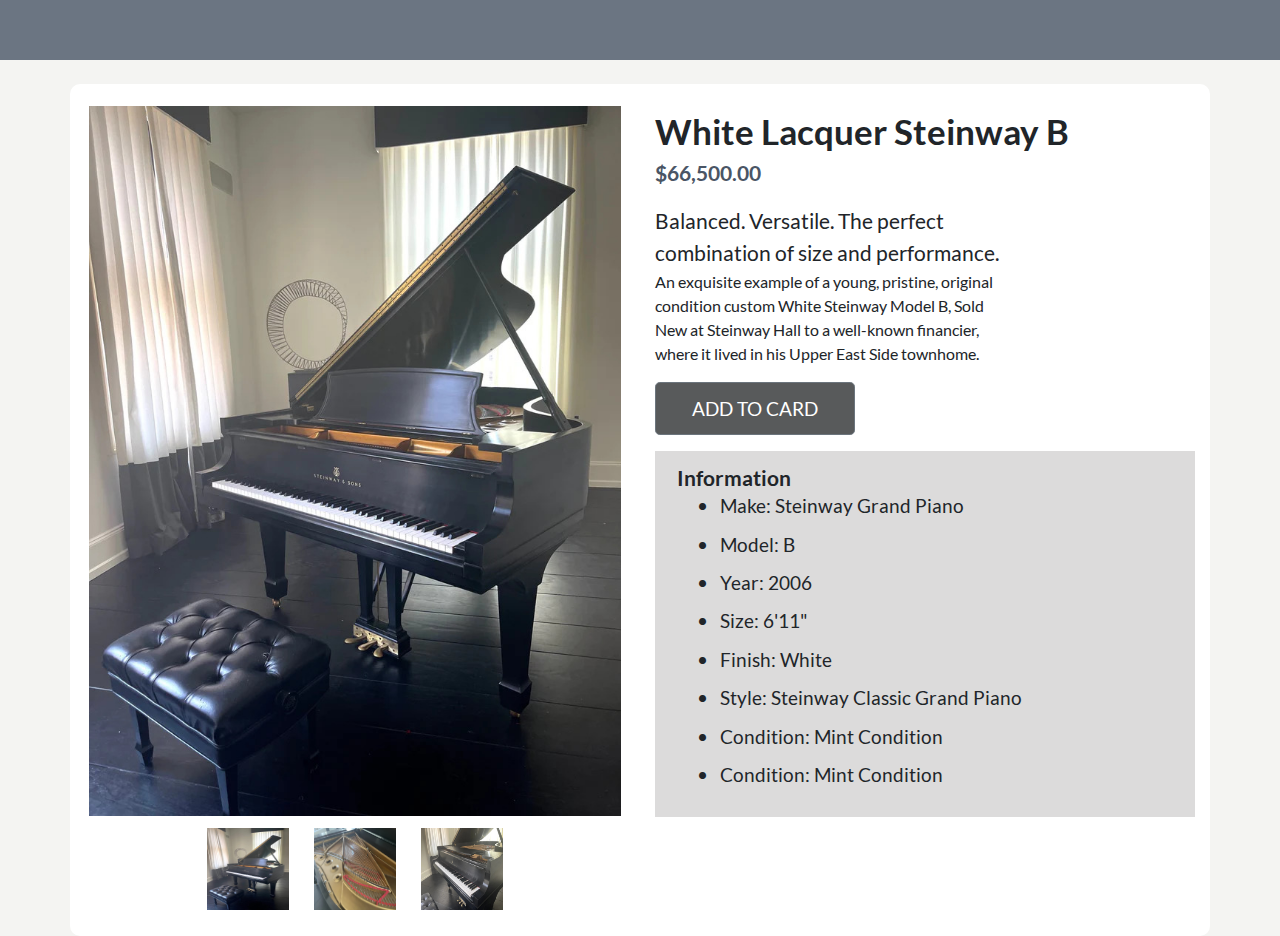
==== detail.html @ 17d3a3ed "first" ====
<!DOCTYPE html>
<html lang="en">

<head>
  <meta charset="UTF-8" />
  <meta http-equiv="X-UA-Compatible" content="IE=edge" />
  <meta name="viewport" content="width=device-width, initial-scale=1.0" />
  <title>Document</title>
  <link rel="stylesheet" href="https://cdn.jsdelivr.net/npm/bootstrap@4.3.1/dist/css/bootstrap.min.css"
    integrity="sha384-ggOyR0iXCbMQv3Xipma34MD+dH/1fQ784/j6cY/iJTQUOhcWr7x9JvoRxT2MZw1T" crossorigin="anonymous" />
    <link rel="stylesheet" href="./style.css">
    <link rel="stylesheet" href="./repsonsiveDetail.css">
</head>

<body style="background-color: #f4f4f2; height: 1000hv;">
  <header class="header"></header>
  <form class="Lato_Bold">
    <div class="container" >
      <div class="row detail_body ">
        <div class="card-detail-1  col-sm-6 col-xs-12 col-md-6 col-lg-6 style-modal-left">
          <div class="row">
            <div class="col-12">
              <img class="img-modal" src="./img/2006 Steinway Grand Piano Model B.jpg"
              alt="./img/2006 Steinway Grand Piano Model B.jpg">
            </div>
            <div class="col-12 mt-2" style="padding: 0 10px;">
              <div class=" style-modal2">
                <div class=" item-img">
                  <img src="./img/2006 Steinway Grand Piano Model B.jpg"
                  alt="./img/2006 Steinway Grand Piano Model B.jpg" >
                </div>
                <div class=" item-img">
                  <img src="./img/Piano_2006 steinway/IMG_4546_01e1b6ec-d87b-4468-8a97-25c2d9191f52.jpg"
                  alt="./img/Piano_2006 steinway/IMG_4546_01e1b6ec-d87b-4468-8a97-25c2d9191f52.jpg" >
                </div>
                <div class=" item-img">
                  <img src="./img/Piano_2006 steinway/IMG_4548_782102c1-9dd2-4c5e-a483-5bc63d8a5271.jpg"
                  alt="./img/Piano_2006 steinway/IMG_4548_782102c1-9dd2-4c5e-a483-5bc63d8a5271.jpg" >
                </div>
              </div>
            </div>
          </div>
          
            
          </div>

          <div class="card-detail-2 col-sm-6 col-xs-12 col-md-6 col-lg-6">
              <div class="style-text-right">
                <div class="text-left" style="font-size: 26pt;">White Lacquer Steinway B </div>
                <div class="price" style="font-size: 16pt; color: #4a5565 ;">$66,500.00</div>
                <div class="text_content Lato_Regular" >
                  <div class="mt-3" style="font-size: 16pt;">Balanced. Versatile. The perfect
                    combination of size and performance.</div>
                  <p>An exquisite example of a young, pristine, original
                    condition custom White Steinway Model B, Sold
                    New at Steinway Hall to a well-known financier,
                    where it lived in his Upper East Side townhome.</p>
                </div>  
                  <button type="button" class="btn btn-block btn-secondary btn-lg Lato_Regular" 
                          style="width: 150pt;
                                height: 40pt;
                                font-size: 14pt">
                    ADD TO CARD
                  </button>
                <div class="card-detail-right mt-3">
                  <div class="textdetail">
                    <div style="font-size: 16pt;">Information</div>
                    <div class="text_information Lato_Regular">
                      <p >
                        <span>•</span>
                          Make: Steinway Grand Piano
                      </p>
                      <p >
                        <span>•</span>
                          Model: B
                      </p>
                      <p >
                        <span>•</span>
                          Year: 2006
                      </p>
                      <p >
                        <span>•</span>
                          Size: 6'11"
                      </p>
                      <p >
                        <span>•</span>
                          Finish: White
                      </p>
                      <p >
                        <span>•</span>
                          Style: Steinway Classic Grand Piano
                      </p>
                      <p >
                        <span>•</span>
                          Condition: Mint Condition
                      </p>
                      <p >
                        <span>•</span>
                          Condition: Mint Condition
                      </p>
                      <!-- • Make: Steinway Grand Piano<br/>
                      • Model: B<br/>
                      • Year: 2006<br/>
                      • Size: 6'11"<br/>
                      • Finish: White<br/>
                      • Style: Steinway Classic Grand Piano<br/>
                      • Condition: Mint Condition<br/>
                     c<br/> -->
                    </div>
                  </div>
                </div>
              </div>
          </div>
        </div>  
      </div>

<!-- man hinh  mobile -->
      <div class="style-text-right-tablet Lato_Regular">
        <h4 class="text-left name">White Lacquer Steinway B </h4>
      <p class="price">$66,500.00</p>
      <h5 class="mt-3">Balanced. Versatile. The perfect
        combination of size and performance.</h5>
      <p>An exquisite example of a young, pristine, original
        condition custom White Steinway Model B, Sold
        New at Steinway Hall to a well-known financier,
        where it lived in his Upper East Side townhome.</p>
        <button type="button" class="btn btn-block btn-secondary btn-lg Lato_Regular" style="width: 55%; font-size: 14pt;">ADD TO CARD</button>
      <div class="card-detail-right mt-3">
        <div class="textdetail">
          <h4>Information</h4>
          <div class="text_information Lato_Regular">
            <p >
              <span>•</span>
                Make: Steinway Grand Piano
            </p>
            <p >
              <span>•</span>
                Model: B
            </p>
            <p >
              <span>•</span>
                Year: 2006
            </p>
            <p >
              <span>•</span>
                Size: 6'11"
            </p>
            <p >
              <span>•</span>
                Finish: White
            </p>
            <p >
              <span>•</span>
                Style: Steinway Classic Grand Piano
            </p>
            <p >
              <span>•</span>
                Condition: Mint Condition
            </p>
            <p >
              <span>•</span>
                Condition: Mint Condition
            </p>
          
          </div>
        </div>
      </div>
      </div>
<!-- man hinh tablet  -->
      <div class="card-detail-right-tablet w-100 mt-5 Lato_Regular">

        <div class="textdetail">
          <h4>Information</h4>
          <div class="text_information Lato_Regular">
            <p >
              <span>•</span>
                Make: Steinway Grand Piano
            </p>
            <p >
              <span>•</span>
                Model: B
            </p>
            <p >
              <span>•</span>
                Year: 2006
            </p>
            <p >
              <span>•</span>
                Size: 6'11"
            </p>
            <p >
              <span>•</span>
                Finish: White
            </p>
            <p >
              <span>•</span>
                Style: Steinway Classic Grand Piano
            </p>
            <p >
              <span>•</span>
                Condition: Mint Condition
            </p>
            <p >
              <span>•</span>
                Condition: Mint Condition
            </p>
          
          </div>
        </div>
      </div>
    </div>
  </form>
  <script src="https://code.jquery.com/jquery-3.3.1.slim.min.js"
    integrity="sha384-q8i/X+965DzO0rT7abK41JStQIAqVgRVzpbzo5smXKp4YfRvH+8abtTE1Pi6jizo"
    crossorigin="anonymous"></script>
  <script src="https://cdn.jsdelivr.net/npm/popper.js@1.14.7/dist/umd/popper.min.js"
    integrity="sha384-UO2eT0CpHqdSJQ6hJty5KVphtPhzWj9WO1clHTMGa3JDZwrnQq4sF86dIHNDz0W1"
    crossorigin="anonymous"></script>
  <script src="https://cdn.jsdelivr.net/npm/bootstrap@4.3.1/dist/js/bootstrap.min.js"
    integrity="sha384-JjSmVgyd0p3pXB1rRibZUAYoIIy6OrQ6VrjIEaFf/nJGzIxFDsf4x0xIM+B07jRM"
    crossorigin="anonymous"></script>
<script src="./app.js"></script>

</body>

</html>
---- style.css ----
/* Font web*/
@font-face {
    font-family: "font-wed";
    src: url("./font/Lato/Lato-Bold.ttf");
}
.Lato_Bold {
    font-family: "font-wed";
}

@font-face {
    font-family: "Lato-Regular";
    src: url("./font/Lato/Lato-Regular.ttf");
}
.Lato_Regular {
    font-family: "Lato-Regular";
}

/* ----------------------------------------------------- */
.header {
    top: 0;
    position: absolute;
    width: 100vw;
    height: 60px;
    background-color: rgb(73, 85, 101, 0.8);
}
.detail_body{
    margin-top: 84px;
}
.card-detail-1{
    background-color: #ffff;
    border-radius: 10px 0 0 10px;
    margin-bottom: -10px;
    /* width: 300pt;
    height: 473pt; */
}
.card-detail-2{
    background-color: #ffff;
    border-radius:0 10px 10px 0;
    margin-bottom: -10px;
    /* width: 300pt;
    height: 473pt; */
}
.img-modal{
    width: 105%; 
    height: 710px;
    padding: 0 10px 0 10px;
    margin-left: -13px;
}
.style-modal-left{
    padding: 22px;
}

.style-text-right{
    padding: 22px 0 0 0;
}


.style-modal2 img{
    width: 90px;
    height: 90px;
    padding: 4px;
    cursor: pointer;
}
.btn-secondary {
    color: #fff;
    background-color: #585a5b !important;
    border-color: #6c757d;
}

.card-detail-right{
    background-color: #a4a1a161;
    display: block ;
}
.text_content{
    padding-right: 180px;
}
.textdetail{
    padding: 12px 0 14px 22px;
}
.textdetail h4{
    font-weight: bold;
}
.text_information{
    margin-left: 20px;
    font-size: 14pt;
    line-height: 1.2;
}
.text_information p span {
    margin-right: 8px;
}
.card-detail-right-tablet{
    display: none;
    background-color: #e9e8e8;
    
}
.style-text-right-tablet h4{
    font-weight: bold !important;
}
.style-text-right-tablet{
    padding: 22px 0 0 0;
    display: none;
}
.style-modal2{
    width: 60%;
    margin: 0 auto;
    display: flex;
    justify-content: space-around;
}
.price{
    font-size: 16px;
    font-weight:900;
    color: #4a5565;
}
---- repsonsiveDetail.css ----
@media screen and (max-width: 1200px) { 
    .container {
        width: 100%;
        padding: 0 6% 0 6% !important;
    }
    .card-detail-right{
        display: none;
    }
    .img-modal {
        width: 114%;
        height: 360px;
    }
    .style-modal2{
       margin-left: 22%;
    }
    .card-detail-right-tablet{
        display: block !important;
        width: 100%;
    }
    .text_content {
        padding-right: 30px;
    }
    .btn{
        margin-left: 13%;
    }
 }
 @media only screen and (max-width: 740px) {
    /* .card-detail-right{
        display: block;
    }
    .card-detail-right-tablet{
        display: none !important;
        width: 100%;
    } */
    .img-modal {
        width: 114%;
        height: 360px;
    }
    .style-text-right-tablet{
        display: block;
        padding: 20px 35px;
        background-color: #fff;
    }
    .container{
        padding-bottom: 0;
    }
    .img-modal {
        width: 110%;
        margin-left: -4%;
        
    }
    .detail_body {
        margin-top: 53px;
        padding: 35px 35px 10px 35px;
    }
    .card-detail-right-tablet{
        margin-top: 0 !important;
    }
    .card-detail-1{
        border-radius:10px !important;
        margin-bottom: 10px;
    }
    .style-modal-left {
        padding: 22px 30px 0 24px;
    }
    .card-detail-2{
        border-radius:10px 10px 0 0 !important;
        display: none;
    }

    .text_information{
        margin-left: 20px;
    }
    .btn{
        margin-left: 21%;
    }
    .style-modal2{
        width: 100%;
        margin: 0 auto;
        display: flex;
        justify-content: space-around;
        padding-bottom: 10px;
    }
 }
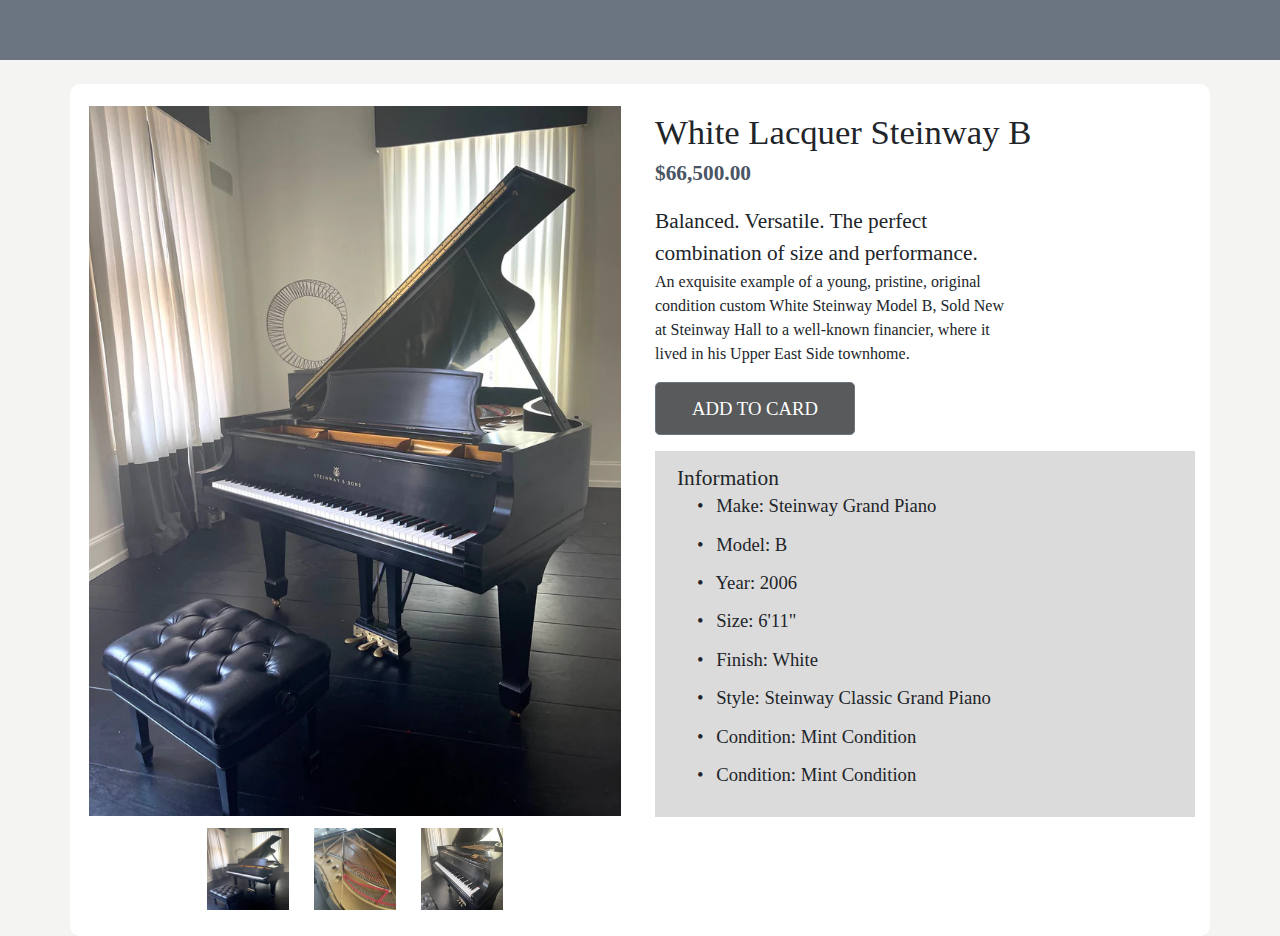
==== commit e6854db4: "create file css" ====
--- a/detail.html
+++ b/detail.html
@@ -8,8 +8,8 @@
   <title>Document</title>
   <link rel="stylesheet" href="https://cdn.jsdelivr.net/npm/bootstrap@4.3.1/dist/css/bootstrap.min.css"
     integrity="sha384-ggOyR0iXCbMQv3Xipma34MD+dH/1fQ784/j6cY/iJTQUOhcWr7x9JvoRxT2MZw1T" crossorigin="anonymous" />
-    <link rel="stylesheet" href="./style.css">
-    <link rel="stylesheet" href="./repsonsiveDetail.css">
+    <link rel="stylesheet" href="./css/style.css">
+    <link rel="stylesheet" href="./css/repsonsiveDetail.css">
 </head>
 
 <body style="background-color: #f4f4f2; height: 1000hv;">
--- a/css/style.css
+++ b/css/style.css
@@ -0,0 +1,113 @@
+/* Font web*/
+@font-face {
+    font-family: "font-wed";
+    src: url("./font/Lato/Lato-Bold.ttf");
+}
+.Lato_Bold {
+    font-family: "font-wed";
+}
+
+@font-face {
+    font-family: "Lato-Regular";
+    src: url("./font/Lato/Lato-Regular.ttf");
+}
+.Lato_Regular {
+    font-family: "Lato-Regular";
+}
+
+/* ----------------------------------------------------- */
+.header {
+    top: 0;
+    position: absolute;
+    width: 100vw;
+    height: 60px;
+    background-color: rgb(73, 85, 101, 0.8);
+}
+.detail_body{
+    margin-top: 84px;
+}
+.card-detail-1{
+    background-color: #ffff;
+    border-radius: 10px 0 0 10px;
+    margin-bottom: -10px;
+    /* width: 300pt;
+    height: 473pt; */
+}
+.card-detail-2{
+    background-color: #ffff;
+    border-radius:0 10px 10px 0;
+    margin-bottom: -10px;
+    /* width: 300pt;
+    height: 473pt; */
+}
+.img-modal{
+    width: 105%; 
+    height: 710px;
+    padding: 0 10px 0 10px;
+    margin-left: -13px;
+}
+.style-modal-left{
+    padding: 22px;
+}
+
+.style-text-right{
+    padding: 22px 0 0 0;
+}
+
+
+.style-modal2 img{
+    width: 90px;
+    height: 90px;
+    padding: 4px;
+    cursor: pointer;
+}
+.btn-secondary {
+    color: #fff;
+    background-color: #585a5b !important;
+    border-color: #6c757d;
+}
+
+.card-detail-right{
+    background-color: #a4a1a161;
+    display: block ;
+}
+.text_content{
+    padding-right: 180px;
+}
+.textdetail{
+    padding: 12px 0 14px 22px;
+}
+.textdetail h4{
+    font-weight: bold;
+}
+.text_information{
+    margin-left: 20px;
+    font-size: 14pt;
+    line-height: 1.2;
+}
+.text_information p span {
+    margin-right: 8px;
+}
+.card-detail-right-tablet{
+    display: none;
+    background-color: #e9e8e8;
+    
+}
+.style-text-right-tablet h4{
+    font-weight: bold !important;
+}
+.style-text-right-tablet{
+    padding: 22px 0 0 0;
+    display: none;
+}
+.style-modal2{
+    width: 60%;
+    margin: 0 auto;
+    display: flex;
+    justify-content: space-around;
+}
+.price{
+    font-size: 16px;
+    font-weight:900;
+    color: #4a5565;
+}--- a/css/repsonsiveDetail.css
+++ b/css/repsonsiveDetail.css
@@ -0,0 +1,84 @@
+@media screen and (max-width: 1200px) { 
+    .container {
+        width: 100%;
+        padding: 0 6% 0 6% !important;
+    }
+    .card-detail-right{
+        display: none;
+    }
+    .img-modal {
+        width: 114%;
+        height: 360px;
+    }
+    .style-modal2{
+       margin-left: 22%;
+    }
+    .card-detail-right-tablet{
+        display: block !important;
+        width: 100%;
+    }
+    .text_content {
+        padding-right: 30px;
+    }
+    .btn{
+        margin-left: 13%;
+    }
+ }
+ @media only screen and (max-width: 740px) {
+    /* .card-detail-right{
+        display: block;
+    }
+    .card-detail-right-tablet{
+        display: none !important;
+        width: 100%;
+    } */
+    .img-modal {
+        width: 114%;
+        height: 360px;
+    }
+    .style-text-right-tablet{
+        display: block;
+        padding: 20px 35px;
+        background-color: #fff;
+    }
+    .container{
+        padding-bottom: 0;
+    }
+    .img-modal {
+        width: 110%;
+        margin-left: -4%;
+        
+    }
+    .detail_body {
+        margin-top: 53px;
+        padding: 35px 35px 10px 35px;
+    }
+    .card-detail-right-tablet{
+        margin-top: 0 !important;
+    }
+    .card-detail-1{
+        border-radius:10px !important;
+        margin-bottom: 10px;
+    }
+    .style-modal-left {
+        padding: 22px 30px 0 24px;
+    }
+    .card-detail-2{
+        border-radius:10px 10px 0 0 !important;
+        display: none;
+    }
+
+    .text_information{
+        margin-left: 20px;
+    }
+    .btn{
+        margin-left: 21%;
+    }
+    .style-modal2{
+        width: 100%;
+        margin: 0 auto;
+        display: flex;
+        justify-content: space-around;
+        padding-bottom: 10px;
+    }
+ }